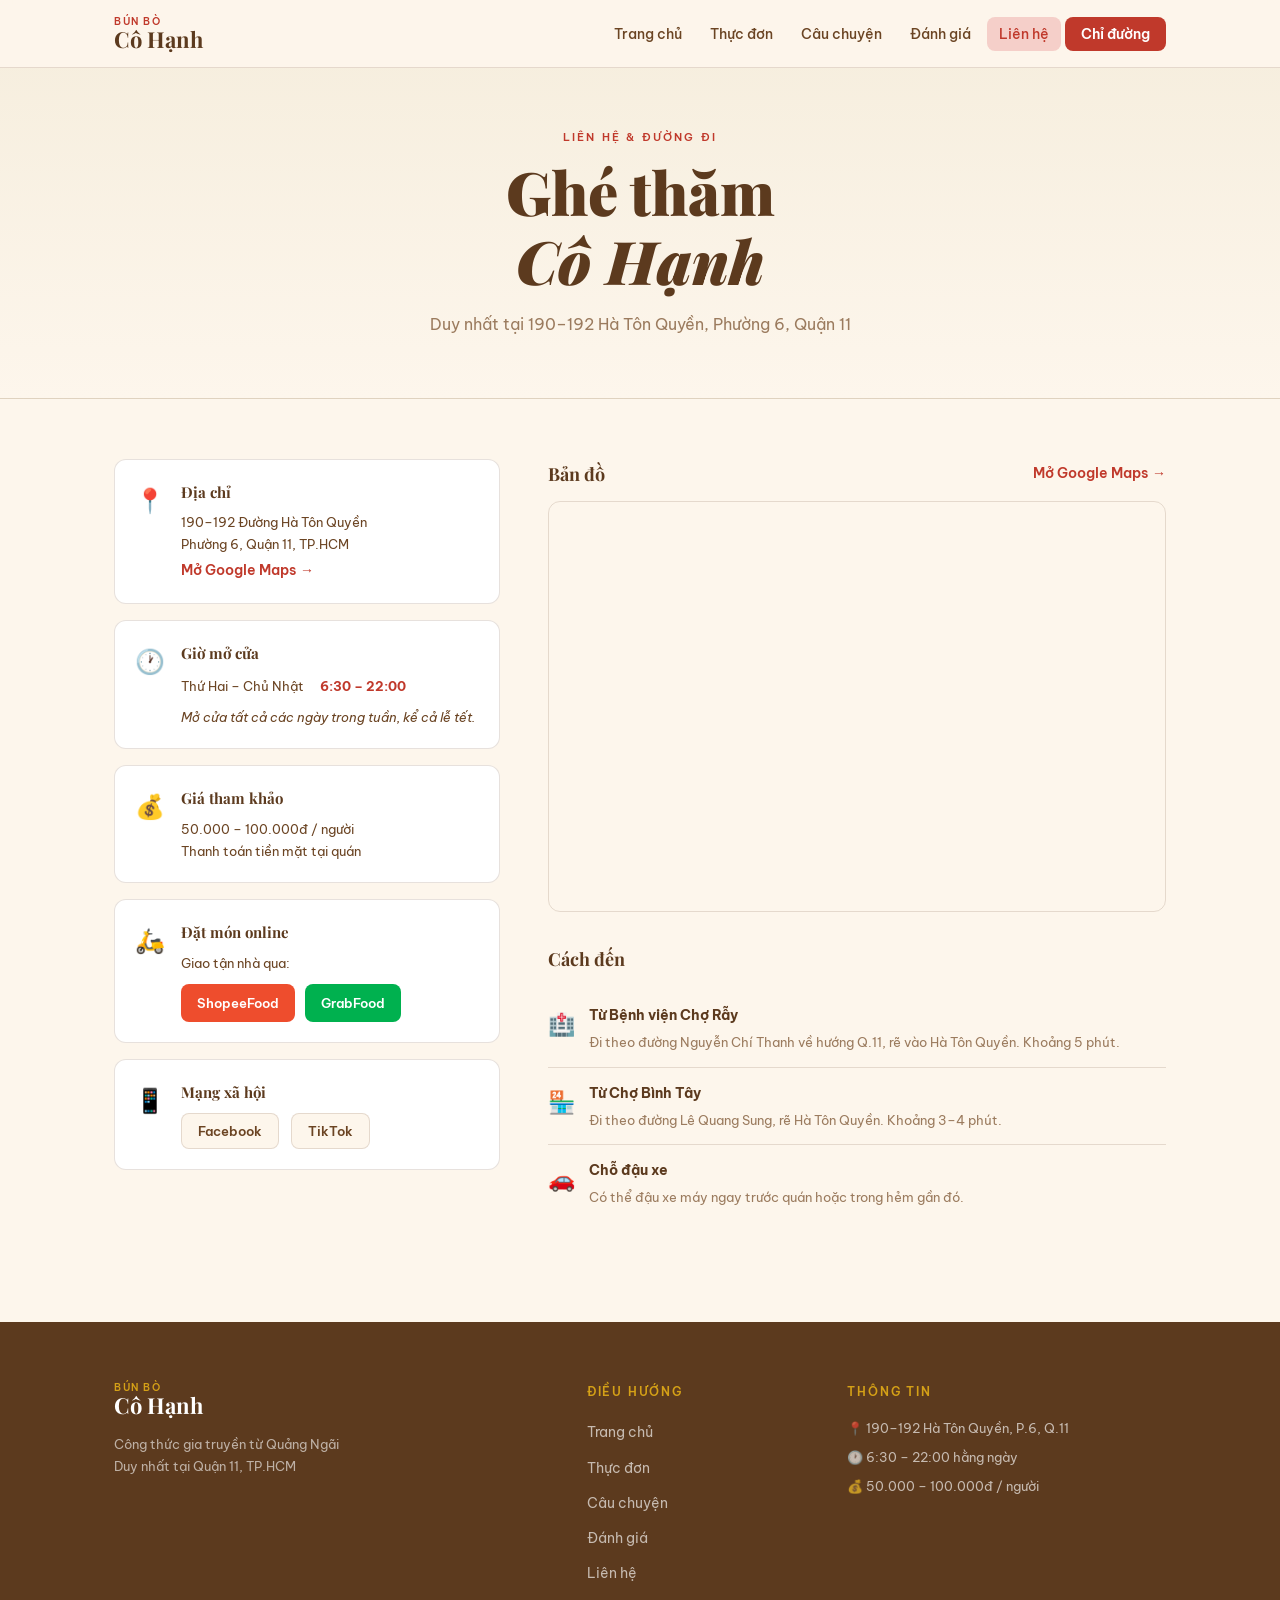
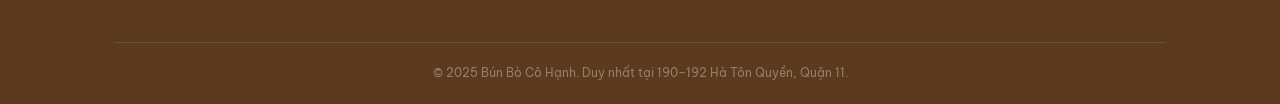
==== contact.html @ a2973395 "🍜 Initial launch: Bún Bò Cô Hạnh website - 5 pages: Home, Menu, Story, Reviews, Contact - Mobile-fir" ====
<!DOCTYPE html>
<html lang="vi">
<head>
  <meta charset="UTF-8">
  <meta name="viewport" content="width=device-width, initial-scale=1.0">
  <title>Liên Hệ & Đường Đi – Bún Bò Cô Hạnh</title>
  <link rel="stylesheet" href="style.css">
  <link rel="preconnect" href="https://fonts.googleapis.com">
  <link href="https://fonts.googleapis.com/css2?family=Playfair+Display:ital,wght@0,700;0,900;1,700&family=Be+Vietnam+Pro:wght@300;400;500;600&display=swap" rel="stylesheet">
</head>
<body>

  <nav class="nav" id="nav">
    <div class="nav-inner">
      <a href="index.html" class="logo">
        <span class="logo-vn">BÚN BÒ</span>
        <span class="logo-name">Cô Hạnh</span>
      </a>
      <button class="hamburger" id="hamburger" aria-label="Menu">
        <span></span><span></span><span></span>
      </button>
      <ul class="nav-links" id="nav-links">
        <li><a href="index.html">Trang chủ</a></li>
        <li><a href="menu.html">Thực đơn</a></li>
        <li><a href="story.html">Câu chuyện</a></li>
        <li><a href="reviews.html">Đánh giá</a></li>
        <li><a href="contact.html" class="active">Liên hệ</a></li>
        <li><a href="contact.html" class="nav-cta">Chỉ đường</a></li>
      </ul>
    </div>
  </nav>

  <section class="page-hero">
    <div class="container">
      <div class="section-eyebrow">Liên hệ & Đường đi</div>
      <h1 class="page-hero-title">Ghé thăm<br><em>Cô Hạnh</em></h1>
      <p class="page-hero-sub">Duy nhất tại 190–192 Hà Tôn Quyền, Phường 6, Quận 11</p>
    </div>
  </section>

  <section class="contact-page">
    <div class="container">
      <div class="contact-grid">

        <!-- Info cards -->
        <div class="contact-info">

          <div class="contact-card">
            <div class="cc-icon">📍</div>
            <div>
              <h3>Địa chỉ</h3>
              <p>190–192 Đường Hà Tôn Quyền<br>Phường 6, Quận 11, TP.HCM</p>
              <a href="https://maps.google.com/?q=190+Ha+Ton+Quyen+Quan+11+Ho+Chi+Minh" target="_blank" class="link-arrow">Mở Google Maps <span>→</span></a>
            </div>
          </div>

          <div class="contact-card">
            <div class="cc-icon">🕐</div>
            <div>
              <h3>Giờ mở cửa</h3>
              <table class="hours-table">
                <tr><td>Thứ Hai – Chủ Nhật</td><td><strong>6:30 – 22:00</strong></td></tr>
              </table>
              <p class="hours-note">Mở cửa tất cả các ngày trong tuần, kể cả lễ tết.</p>
            </div>
          </div>

          <div class="contact-card">
            <div class="cc-icon">💰</div>
            <div>
              <h3>Giá tham khảo</h3>
              <p>50.000 – 100.000đ / người<br>Thanh toán tiền mặt tại quán</p>
            </div>
          </div>

          <div class="contact-card">
            <div class="cc-icon">🛵</div>
            <div>
              <h3>Đặt món online</h3>
              <p>Giao tận nhà qua:</p>
              <div style="display:flex;gap:10px;margin-top:10px;flex-wrap:wrap">
                <a href="https://shopeefood.vn" target="_blank" class="btn-delivery-sm shopeefood">ShopeeFood</a>
                <a href="https://food.grab.com" target="_blank" class="btn-delivery-sm grabfood">GrabFood</a>
              </div>
            </div>
          </div>

          <div class="contact-card">
            <div class="cc-icon">📱</div>
            <div>
              <h3>Mạng xã hội</h3>
              <div style="display:flex;gap:12px;margin-top:8px">
                <a href="https://www.facebook.com/bunbocohanhngonbore" target="_blank" class="social-btn">Facebook</a>
                <a href="https://www.tiktok.com" target="_blank" class="social-btn">TikTok</a>
              </div>
            </div>
          </div>

        </div>

        <!-- Map -->
        <div class="contact-map-wrap">
          <div class="map-header">
            <h3>Bản đồ</h3>
            <a href="https://maps.google.com/?q=190+Ha+Ton+Quyen+Phuong+6+Quan+11+Ho+Chi+Minh" target="_blank" class="link-arrow">Mở Google Maps <span>→</span></a>
          </div>
          <div class="map-embed">
            <iframe
              src="https://www.google.com/maps/embed?pb=!1m18!1m12!1m3!1d3919.6!2d106.6534!3d10.7553!2m3!1f0!2f0!3f0!3m2!1i1024!2i768!4f13.1!3m3!1m2!1s0x31752f1b5dc4b5b5%3A0x0!2s190+H%C3%A0+T%C3%B4n+Quy%E1%BB%81n%2C+Ph%C6%B0%E1%BB%9Dng+6%2C+Qu%E1%BA%ADn+11%2C+Th%C3%A0nh+ph%E1%BB%91+H%E1%BB%93+Ch%C3%AD+Minh!5e0!3m2!1svi!2svn!4v1"
              width="100%" height="400" style="border:0;border-radius:12px" allowfullscreen="" loading="lazy">
            </iframe>
          </div>

          <!-- Directions -->
          <div class="directions">
            <h3>Cách đến</h3>
            <div class="direction-item">
              <div class="dir-icon">🏥</div>
              <div>
                <strong>Từ Bệnh viện Chợ Rẫy</strong>
                <p>Đi theo đường Nguyễn Chí Thanh về hướng Q.11, rẽ vào Hà Tôn Quyền. Khoảng 5 phút.</p>
              </div>
            </div>
            <div class="direction-item">
              <div class="dir-icon">🏪</div>
              <div>
                <strong>Từ Chợ Bình Tây</strong>
                <p>Đi theo đường Lê Quang Sung, rẽ Hà Tôn Quyền. Khoảng 3–4 phút.</p>
              </div>
            </div>
            <div class="direction-item">
              <div class="dir-icon">🚗</div>
              <div>
                <strong>Chỗ đậu xe</strong>
                <p>Có thể đậu xe máy ngay trước quán hoặc trong hẻm gần đó.</p>
              </div>
            </div>
          </div>
        </div>

      </div>
    </div>
  </section>

  <footer class="footer">
    <div class="container">
      <div class="footer-grid">
        <div class="footer-brand">
          <div class="logo"><span class="logo-vn">BÚN BÒ</span><span class="logo-name">Cô Hạnh</span></div>
          <p>Công thức gia truyền từ Quảng Ngãi<br>Duy nhất tại Quận 11, TP.HCM</p>
        </div>
        <div class="footer-links">
          <h4>Điều hướng</h4>
          <ul>
            <li><a href="index.html">Trang chủ</a></li>
            <li><a href="menu.html">Thực đơn</a></li>
            <li><a href="story.html">Câu chuyện</a></li>
            <li><a href="reviews.html">Đánh giá</a></li>
            <li><a href="contact.html">Liên hệ</a></li>
          </ul>
        </div>
        <div class="footer-contact">
          <h4>Thông tin</h4>
          <p>📍 190–192 Hà Tôn Quyền, P.6, Q.11</p>
          <p>🕐 6:30 – 22:00 hằng ngày</p>
          <p>💰 50.000 – 100.000đ / người</p>
        </div>
      </div>
      <div class="footer-bottom">
        <p>© 2025 Bún Bò Cô Hạnh. Duy nhất tại 190–192 Hà Tôn Quyền, Quận 11.</p>
      </div>
    </div>
  </footer>

  <script src="main.js"></script>
</body>
</html>
---- style.css ----
/* ===================================
   BÚN BÒ CÔ HẠNH — Main Stylesheet
   Warm, editorial, Vietnamese food
=================================== */

:root {
  --red:       #C0392B;
  --red-dark:  #96281B;
  --red-light: #F5CFC9;
  --gold:      #D4A017;
  --gold-light:#FFF3CD;
  --cream:     #FDF6EC;
  --cream-dark:#F5EDDC;
  --brown:     #5C3A1E;
  --brown-mid: #8B5E3C;
  --text:      #2C1810;
  --text-mid:  #6B4423;
  --text-muted:#9B7B5E;
  --white:     #FFFFFF;
  --border:    rgba(92,58,30,0.15);
  --radius:    12px;
  --radius-lg: 20px;
  --shadow:    0 4px 24px rgba(44,24,16,0.1);
  --shadow-sm: 0 2px 8px rgba(44,24,16,0.08);
  --font-display: 'Playfair Display', Georgia, serif;
  --font-body:    'Be Vietnam Pro', sans-serif;
  --nav-h: 68px;
}

*, *::before, *::after { box-sizing: border-box; margin: 0; padding: 0; }

html { scroll-behavior: smooth; }

body {
  font-family: var(--font-body);
  font-size: 16px;
  line-height: 1.7;
  color: var(--text);
  background: var(--cream);
  -webkit-font-smoothing: antialiased;
}

img { max-width: 100%; display: block; }
a { color: inherit; text-decoration: none; }

.container {
  max-width: 1100px;
  margin: 0 auto;
  padding: 0 24px;
}

/* ===== NAVIGATION ===== */
.nav {
  position: fixed;
  top: 0; left: 0; right: 0;
  z-index: 100;
  height: var(--nav-h);
  background: rgba(253,246,236,0.92);
  backdrop-filter: blur(12px);
  border-bottom: 1px solid var(--border);
  transition: box-shadow 0.3s;
}
.nav.scrolled { box-shadow: var(--shadow); }

.nav-inner {
  max-width: 1100px;
  margin: 0 auto;
  padding: 0 24px;
  height: 100%;
  display: flex;
  align-items: center;
  justify-content: space-between;
  gap: 24px;
}

.logo {
  display: flex;
  flex-direction: column;
  line-height: 1.1;
  cursor: pointer;
}
.logo-vn {
  font-family: var(--font-body);
  font-size: 10px;
  font-weight: 600;
  letter-spacing: .15em;
  color: var(--red);
  text-transform: uppercase;
}
.logo-name {
  font-family: var(--font-display);
  font-size: 22px;
  font-weight: 700;
  color: var(--brown);
}

.nav-links {
  display: flex;
  list-style: none;
  gap: 4px;
  align-items: center;
}
.nav-links a {
  font-size: 14px;
  font-weight: 500;
  color: var(--text-mid);
  padding: 8px 12px;
  border-radius: 8px;
  transition: color 0.2s, background 0.2s;
}
.nav-links a:hover, .nav-links a.active {
  color: var(--red);
  background: var(--red-light);
}
.nav-links .nav-cta {
  background: var(--red);
  color: var(--white) !important;
  padding: 8px 16px;
  border-radius: 8px;
  font-weight: 600;
}
.nav-links .nav-cta:hover {
  background: var(--red-dark);
}

.hamburger {
  display: none;
  flex-direction: column;
  gap: 5px;
  background: none;
  border: none;
  cursor: pointer;
  padding: 8px;
}
.hamburger span {
  display: block;
  width: 24px;
  height: 2px;
  background: var(--brown);
  border-radius: 2px;
  transition: all 0.3s;
}

/* ===== HERO ===== */
.hero {
  position: relative;
  min-height: 100vh;
  display: flex;
  align-items: center;
  justify-content: center;
  text-align: center;
  padding: var(--nav-h) 24px 60px;
  overflow: hidden;
}

.hero-bg {
  position: absolute;
  inset: 0;
  background:
    radial-gradient(ellipse 80% 60% at 50% 60%, rgba(192,57,43,0.08) 0%, transparent 70%),
    linear-gradient(180deg, var(--cream) 0%, var(--cream-dark) 100%);
}

.hero-pattern {
  position: absolute;
  inset: 0;
  opacity: 0.04;
  background-image:
    repeating-linear-gradient(45deg, var(--brown) 0, var(--brown) 1px, transparent 0, transparent 50%);
  background-size: 20px 20px;
}

.hero-content {
  position: relative;
  z-index: 2;
  max-width: 700px;
}

.hero-badge {
  display: inline-block;
  font-size: 12px;
  font-weight: 600;
  letter-spacing: .15em;
  color: var(--gold);
  border: 1px solid var(--gold);
  padding: 6px 20px;
  border-radius: 40px;
  margin-bottom: 28px;
  background: var(--gold-light);
  animation: fadeInDown 0.6s ease both;
}

.hero-title {
  margin-bottom: 20px;
  animation: fadeInUp 0.7s ease 0.1s both;
}
.hero-title-top {
  display: block;
  font-family: var(--font-body);
  font-size: clamp(13px, 2vw, 16px);
  font-weight: 600;
  letter-spacing: .25em;
  color: var(--red);
  text-transform: uppercase;
  margin-bottom: 4px;
}
.hero-title-main {
  display: block;
  font-family: var(--font-display);
  font-size: clamp(60px, 12vw, 110px);
  font-weight: 900;
  color: var(--brown);
  line-height: 0.9;
  letter-spacing: -1px;
}

.hero-sub {
  font-size: clamp(15px, 2vw, 18px);
  color: var(--text-mid);
  margin-bottom: 36px;
  line-height: 1.8;
  animation: fadeInUp 0.7s ease 0.2s both;
}

.hero-actions {
  display: flex;
  gap: 14px;
  justify-content: center;
  flex-wrap: wrap;
  margin-bottom: 48px;
  animation: fadeInUp 0.7s ease 0.3s both;
}

.hero-info-bar {
  display: flex;
  align-items: center;
  justify-content: center;
  gap: 20px;
  flex-wrap: wrap;
  background: var(--white);
  border: 1px solid var(--border);
  border-radius: var(--radius-lg);
  padding: 16px 28px;
  box-shadow: var(--shadow-sm);
  animation: fadeInUp 0.7s ease 0.4s both;
}
.hero-info-item {
  display: flex;
  align-items: center;
  gap: 7px;
  font-size: 13px;
  font-weight: 500;
  color: var(--text-mid);
}
.hero-info-item svg { width: 15px; height: 15px; color: var(--red); flex-shrink: 0; }
.hero-info-divider { width: 1px; height: 20px; background: var(--border); }

.hero-scroll-hint {
  position: absolute;
  bottom: 30px;
  left: 50%;
  transform: translateX(-50%);
  display: flex;
  flex-direction: column;
  align-items: center;
  gap: 4px;
  font-size: 11px;
  letter-spacing: .12em;
  color: var(--text-muted);
  animation: bounce 2s infinite;
}
.hero-scroll-hint svg { width: 16px; height: 16px; }

/* ===== BUTTONS ===== */
.btn-primary {
  display: inline-block;
  background: var(--red);
  color: var(--white);
  font-family: var(--font-body);
  font-size: 15px;
  font-weight: 600;
  padding: 14px 32px;
  border-radius: 10px;
  transition: background 0.2s, transform 0.15s, box-shadow 0.2s;
  border: none;
  cursor: pointer;
  box-shadow: 0 4px 16px rgba(192,57,43,0.25);
}
.btn-primary:hover {
  background: var(--red-dark);
  transform: translateY(-1px);
  box-shadow: 0 6px 20px rgba(192,57,43,0.35);
}

.btn-secondary {
  display: inline-block;
  background: transparent;
  color: var(--brown);
  font-family: var(--font-body);
  font-size: 15px;
  font-weight: 600;
  padding: 13px 32px;
  border-radius: 10px;
  border: 1.5px solid var(--brown-mid);
  transition: all 0.2s;
  cursor: pointer;
}
.btn-secondary:hover {
  background: var(--cream-dark);
  border-color: var(--brown);
}

.link-arrow {
  display: inline-flex;
  align-items: center;
  gap: 4px;
  font-weight: 600;
  font-size: 14px;
  color: var(--red);
  transition: gap 0.2s;
}
.link-arrow:hover { gap: 8px; }

/* ===== SECTION LABELS ===== */
.section-eyebrow {
  font-size: 11px;
  font-weight: 600;
  letter-spacing: .2em;
  text-transform: uppercase;
  color: var(--red);
  margin-bottom: 10px;
}
.section-title {
  font-family: var(--font-display);
  font-size: clamp(28px, 4vw, 42px);
  font-weight: 700;
  color: var(--brown);
  line-height: 1.2;
}
.section-title em {
  font-style: italic;
  color: var(--red);
}
.section-header-centered {
  text-align: center;
  margin-bottom: 48px;
}

/* ===== ABOUT STRIP ===== */
.about-strip {
  padding: 100px 0;
  background: var(--white);
}
.about-grid {
  display: grid;
  grid-template-columns: 1fr 1fr;
  gap: 80px;
  align-items: center;
}
.about-text p {
  color: var(--text-mid);
  margin: 16px 0;
  font-size: 15px;
}
.about-text .link-arrow { margin-top: 8px; }

.about-stats {
  display: grid;
  grid-template-columns: 1fr 1fr;
  gap: 16px;
}
.stat-card {
  background: var(--cream);
  border: 1px solid var(--border);
  border-radius: var(--radius);
  padding: 24px;
  text-align: center;
  transition: transform 0.2s, box-shadow 0.2s;
}
.stat-card:hover { transform: translateY(-2px); box-shadow: var(--shadow-sm); }
.stat-num {
  font-family: var(--font-display);
  font-size: 32px;
  font-weight: 900;
  color: var(--red);
  line-height: 1;
  margin-bottom: 6px;
}
.stat-label {
  font-size: 12px;
  font-weight: 500;
  color: var(--text-muted);
  letter-spacing: .05em;
}

/* ===== MENU PREVIEW ===== */
.menu-preview {
  padding: 100px 0;
  background: var(--cream);
}
.menu-cards {
  display: grid;
  grid-template-columns: repeat(3, 1fr);
  gap: 20px;
}
.menu-card {
  background: var(--white);
  border: 1px solid var(--border);
  border-radius: var(--radius-lg);
  padding: 28px 24px;
  position: relative;
  transition: transform 0.2s, box-shadow 0.2s;
}
.menu-card:hover { transform: translateY(-3px); box-shadow: var(--shadow); }
.menu-card.featured {
  border-color: var(--red);
  background: linear-gradient(135deg, #FFF5F3 0%, var(--white) 100%);
}
.menu-card-badge {
  position: absolute;
  top: -12px;
  left: 20px;
  background: var(--red);
  color: var(--white);
  font-size: 11px;
  font-weight: 700;
  padding: 4px 12px;
  border-radius: 20px;
  letter-spacing: .05em;
}
.menu-card-emoji { font-size: 36px; margin-bottom: 14px; }
.menu-card h3 {
  font-family: var(--font-display);
  font-size: 18px;
  font-weight: 700;
  color: var(--brown);
  margin-bottom: 8px;
}
.menu-card p { font-size: 13px; color: var(--text-muted); line-height: 1.6; margin-bottom: 16px; }
.menu-card-price {
  font-family: var(--font-display);
  font-size: 22px;
  font-weight: 700;
  color: var(--red);
}
.menu-card-cta {
  display: flex;
  flex-direction: column;
  align-items: center;
  justify-content: center;
  text-align: center;
  background: var(--cream);
  border-style: dashed;
}

/* ===== WHY US ===== */
.why-us {
  padding: 100px 0;
  background: var(--brown);
}
.why-us .section-eyebrow { color: var(--gold); }
.why-us .section-title { color: var(--white); }
.why-grid {
  display: grid;
  grid-template-columns: repeat(4, 1fr);
  gap: 32px;
  margin-top: 48px;
}
.why-item {
  text-align: center;
  padding: 32px 20px;
  border-radius: var(--radius-lg);
  background: rgba(255,255,255,0.06);
  border: 1px solid rgba(255,255,255,0.1);
  transition: background 0.2s;
}
.why-item:hover { background: rgba(255,255,255,0.1); }
.why-icon { font-size: 40px; margin-bottom: 16px; }
.why-item h3 {
  font-family: var(--font-display);
  font-size: 16px;
  font-weight: 700;
  color: var(--white);
  margin-bottom: 10px;
}
.why-item p { font-size: 13px; color: rgba(255,255,255,0.65); line-height: 1.7; }

/* ===== CTA BANNER ===== */
.cta-banner {
  padding: 60px 0;
  background: var(--cream-dark);
  border-top: 1px solid var(--border);
  border-bottom: 1px solid var(--border);
}
.cta-inner {
  display: flex;
  align-items: center;
  justify-content: space-between;
  gap: 32px;
  flex-wrap: wrap;
}
.cta-inner h2 {
  font-family: var(--font-display);
  font-size: 28px;
  font-weight: 700;
  color: var(--brown);
  margin-bottom: 6px;
}
.cta-inner p { color: var(--text-muted); font-size: 15px; }
.cta-buttons { display: flex; gap: 12px; flex-wrap: wrap; }

.btn-delivery {
  display: inline-block;
  padding: 12px 24px;
  border-radius: 10px;
  font-weight: 600;
  font-size: 14px;
  transition: transform 0.15s, box-shadow 0.2s;
}
.btn-delivery:hover { transform: translateY(-2px); box-shadow: var(--shadow); }
.btn-delivery.shopeefood { background: #EE4D2D; color: var(--white); }
.btn-delivery.grabfood  { background: #00B14F; color: var(--white); }

.btn-delivery-sm {
  display: inline-block;
  padding: 8px 16px;
  border-radius: 8px;
  font-weight: 600;
  font-size: 13px;
}
.btn-delivery-sm.shopeefood { background: #EE4D2D; color: var(--white); }
.btn-delivery-sm.grabfood  { background: #00B14F; color: var(--white); }

/* ===== FOOTER ===== */
.footer {
  background: var(--brown);
  color: rgba(255,255,255,0.8);
  padding: 60px 0 0;
}
.footer-grid {
  display: grid;
  grid-template-columns: 2fr 1fr 1.5fr;
  gap: 48px;
  padding-bottom: 48px;
  border-bottom: 1px solid rgba(255,255,255,0.1);
}
.footer-brand .logo { margin-bottom: 16px; }
.footer-brand .logo-vn { color: var(--gold); }
.footer-brand .logo-name { color: var(--white); }
.footer-brand p { font-size: 13px; line-height: 1.7; color: rgba(255,255,255,0.6); margin-bottom: 20px; }

.social-links { display: flex; gap: 12px; }
.social-links a {
  width: 36px; height: 36px;
  border-radius: 8px;
  background: rgba(255,255,255,0.1);
  display: flex; align-items: center; justify-content: center;
  color: var(--white);
  transition: background 0.2s;
}
.social-links a:hover { background: rgba(255,255,255,0.2); }
.social-links svg { width: 16px; height: 16px; }

.footer-links h4, .footer-contact h4 {
  font-size: 12px;
  font-weight: 600;
  letter-spacing: .15em;
  text-transform: uppercase;
  color: var(--gold);
  margin-bottom: 16px;
}
.footer-links ul { list-style: none; }
.footer-links li { margin-bottom: 8px; }
.footer-links a {
  font-size: 14px;
  color: rgba(255,255,255,0.65);
  transition: color 0.2s;
}
.footer-links a:hover { color: var(--white); }
.footer-contact p {
  font-size: 13px;
  color: rgba(255,255,255,0.65);
  margin-bottom: 8px;
  line-height: 1.6;
}
.footer-bottom {
  padding: 20px 0;
  text-align: center;
  font-size: 12px;
  color: rgba(255,255,255,0.35);
}

/* ===== PAGE HERO ===== */
.page-hero {
  padding: calc(var(--nav-h) + 60px) 24px 60px;
  background: linear-gradient(180deg, var(--cream-dark) 0%, var(--cream) 100%);
  text-align: center;
  border-bottom: 1px solid var(--border);
}
.page-hero-title {
  font-family: var(--font-display);
  font-size: clamp(36px, 6vw, 60px);
  font-weight: 900;
  color: var(--brown);
  line-height: 1.15;
  margin-bottom: 16px;
}
.page-hero-sub {
  font-size: 16px;
  color: var(--text-muted);
  max-width: 500px;
  margin: 0 auto;
}

/* ===== MENU PAGE ===== */
.menu-page { padding: 60px 0 100px; }

.menu-tabs {
  display: flex;
  gap: 8px;
  margin-bottom: 48px;
  flex-wrap: wrap;
}
.tab-btn {
  background: var(--white);
  border: 1.5px solid var(--border);
  color: var(--text-mid);
  font-family: var(--font-body);
  font-size: 14px;
  font-weight: 500;
  padding: 9px 20px;
  border-radius: 8px;
  cursor: pointer;
  transition: all 0.2s;
}
.tab-btn:hover { border-color: var(--red); color: var(--red); }
.tab-btn.active { background: var(--red); color: var(--white); border-color: var(--red); }

.menu-section { margin-bottom: 60px; }
.menu-section-title {
  font-family: var(--font-display);
  font-size: 24px;
  font-weight: 700;
  color: var(--brown);
  margin-bottom: 24px;
  padding-bottom: 12px;
  border-bottom: 1px solid var(--border);
}

.menu-full-grid {
  display: flex;
  flex-direction: column;
  gap: 12px;
}
.menu-full-card {
  background: var(--white);
  border: 1px solid var(--border);
  border-radius: var(--radius);
  padding: 20px 24px;
  display: flex;
  align-items: center;
  gap: 20px;
  position: relative;
  transition: box-shadow 0.2s;
}
.menu-full-card:hover { box-shadow: var(--shadow-sm); }
.menu-full-card.featured-card {
  border-color: var(--red);
  background: #FFF5F3;
}
.mfc-badge {
  position: absolute;
  top: -10px; right: 20px;
  background: var(--red);
  color: var(--white);
  font-size: 11px;
  font-weight: 700;
  padding: 3px 12px;
  border-radius: 20px;
}
.mfc-emoji { font-size: 32px; flex-shrink: 0; }
.mfc-info { flex: 1; }
.mfc-info h3 {
  font-family: var(--font-display);
  font-size: 18px;
  font-weight: 700;
  color: var(--brown);
  margin-bottom: 4px;
}
.mfc-info p { font-size: 13px; color: var(--text-muted); }
.mfc-tags { display: flex; gap: 6px; margin-top: 8px; flex-wrap: wrap; }
.mfc-tag {
  font-size: 11px;
  font-weight: 600;
  background: var(--red-light);
  color: var(--red-dark);
  padding: 2px 10px;
  border-radius: 20px;
}
.mfc-price {
  font-family: var(--font-display);
  font-size: 22px;
  font-weight: 700;
  color: var(--red);
  flex-shrink: 0;
  white-space: nowrap;
}

.addon-grid {
  display: flex;
  flex-direction: column;
  gap: 0;
  background: var(--white);
  border: 1px solid var(--border);
  border-radius: var(--radius);
  overflow: hidden;
}
.addon-item {
  display: flex;
  justify-content: space-between;
  align-items: center;
  padding: 14px 20px;
  font-size: 14px;
  border-bottom: 1px solid var(--border);
}
.addon-item:last-child { border-bottom: none; }
.addon-item span:first-child { color: var(--text); }
.addon-item span:last-child { color: var(--red); font-weight: 600; }
.addon-note { font-size: 12px; color: var(--text-muted); margin-top: 10px; font-style: italic; }

/* ===== STORY PAGE ===== */
.story-page { padding: 60px 0 100px; }
.story-container { max-width: 760px; }
.story-block {
  display: grid;
  grid-template-columns: 80px 1fr;
  gap: 32px;
  margin-bottom: 48px;
  align-items: start;
}
.story-year {
  font-family: var(--font-display);
  font-size: 14px;
  font-weight: 700;
  color: var(--red);
  text-align: right;
  padding-top: 6px;
  line-height: 1.3;
}
.story-content h2 {
  font-family: var(--font-display);
  font-size: 26px;
  font-weight: 700;
  color: var(--brown);
  margin-bottom: 14px;
}
.story-content p {
  font-size: 15px;
  color: var(--text-mid);
  line-height: 1.85;
  margin-bottom: 12px;
}
.story-content em { font-style: italic; color: var(--red-dark); }
.story-divider {
  text-align: center;
  font-size: 20px;
  color: var(--gold);
  margin: 32px 0;
  padding-left: 112px;
}
.story-cta {
  display: flex;
  gap: 14px;
  margin-top: 48px;
  padding-top: 48px;
  border-top: 1px solid var(--border);
  padding-left: 112px;
}

/* ===== REVIEWS PAGE ===== */
.reviews-page { padding: 60px 0 100px; }

.score-summary {
  display: grid;
  grid-template-columns: auto 1fr auto;
  gap: 48px;
  align-items: center;
  background: var(--white);
  border: 1px solid var(--border);
  border-radius: var(--radius-lg);
  padding: 40px;
  margin-bottom: 48px;
}
.score-big { text-align: center; }
.score-num {
  font-family: var(--font-display);
  font-size: 56px;
  font-weight: 900;
  color: var(--red);
  line-height: 1;
}
.score-stars { font-size: 20px; color: var(--gold); margin: 6px 0; }
.score-src { font-size: 12px; color: var(--text-muted); }

.score-bars { flex: 1; }
.score-bar-row {
  display: flex;
  align-items: center;
  gap: 10px;
  margin-bottom: 8px;
  font-size: 13px;
  color: var(--text-muted);
}
.bar-track {
  flex: 1;
  height: 6px;
  background: var(--cream-dark);
  border-radius: 3px;
  overflow: hidden;
}
.bar-fill { height: 100%; background: var(--gold); border-radius: 3px; }

.score-platforms { display: flex; flex-direction: column; gap: 12px; }
.platform-badge {
  display: flex;
  align-items: center;
  gap: 10px;
  background: var(--cream);
  border: 1px solid var(--border);
  border-radius: 10px;
  padding: 10px 16px;
  font-size: 13px;
  color: var(--text-mid);
}
.pb-icon { font-size: 18px; }
.platform-badge strong { color: var(--red); margin-left: auto; }

.reviews-grid {
  display: grid;
  grid-template-columns: repeat(3, 1fr);
  gap: 20px;
  margin-bottom: 60px;
}
.review-card {
  background: var(--white);
  border: 1px solid var(--border);
  border-radius: var(--radius-lg);
  padding: 24px;
  transition: box-shadow 0.2s;
}
.review-card:hover { box-shadow: var(--shadow); }
.review-header {
  display: flex;
  align-items: center;
  gap: 12px;
  margin-bottom: 14px;
}
.review-avatar {
  width: 40px; height: 40px;
  border-radius: 50%;
  background: var(--red);
  color: var(--white);
  display: flex; align-items: center; justify-content: center;
  font-size: 13px;
  font-weight: 700;
  flex-shrink: 0;
}
.review-name { font-weight: 600; font-size: 14px; color: var(--text); }
.review-stars { font-size: 12px; color: var(--gold); }
.review-platform {
  margin-left: auto;
  font-size: 11px;
  font-weight: 600;
  color: var(--text-muted);
  background: var(--cream-dark);
  padding: 2px 10px;
  border-radius: 20px;
}
.review-text { font-size: 13px; color: var(--text-mid); line-height: 1.7; margin-bottom: 12px; }
.review-date { font-size: 11px; color: var(--text-muted); }

.review-cta {
  text-align: center;
  background: var(--cream-dark);
  border: 1px solid var(--border);
  border-radius: var(--radius-lg);
  padding: 48px;
}
.review-cta h3 {
  font-family: var(--font-display);
  font-size: 24px;
  font-weight: 700;
  color: var(--brown);
  margin-bottom: 10px;
}
.review-cta p { color: var(--text-muted); margin-bottom: 24px; }

/* ===== CONTACT PAGE ===== */
.contact-page { padding: 60px 0 100px; }
.contact-grid {
  display: grid;
  grid-template-columns: 1fr 1.6fr;
  gap: 48px;
  align-items: start;
}
.contact-info { display: flex; flex-direction: column; gap: 16px; }
.contact-card {
  background: var(--white);
  border: 1px solid var(--border);
  border-radius: var(--radius);
  padding: 20px;
  display: flex;
  gap: 16px;
  align-items: flex-start;
}
.cc-icon { font-size: 24px; flex-shrink: 0; }
.contact-card h3 {
  font-family: var(--font-display);
  font-size: 15px;
  font-weight: 700;
  color: var(--brown);
  margin-bottom: 6px;
}
.contact-card p { font-size: 13px; color: var(--text-mid); line-height: 1.7; }

.hours-table { font-size: 13px; color: var(--text-mid); margin-bottom: 6px; border-collapse: collapse; }
.hours-table td { padding: 3px 16px 3px 0; }
.hours-table strong { color: var(--red); }
.hours-note { font-size: 12px; color: var(--text-muted); font-style: italic; }

.social-btn {
  display: inline-block;
  background: var(--cream);
  border: 1px solid var(--border);
  border-radius: 8px;
  padding: 6px 16px;
  font-size: 13px;
  font-weight: 600;
  color: var(--text-mid);
  transition: all 0.2s;
}
.social-btn:hover { background: var(--cream-dark); color: var(--brown); }

.contact-map-wrap {}
.map-header {
  display: flex;
  align-items: center;
  justify-content: space-between;
  margin-bottom: 12px;
}
.map-header h3 {
  font-family: var(--font-display);
  font-size: 18px;
  font-weight: 700;
  color: var(--brown);
}
.map-embed { margin-bottom: 32px; border-radius: 12px; overflow: hidden; border: 1px solid var(--border); }

.directions h3 {
  font-family: var(--font-display);
  font-size: 18px;
  font-weight: 700;
  color: var(--brown);
  margin-bottom: 16px;
}
.direction-item {
  display: flex;
  gap: 14px;
  padding: 14px 0;
  border-bottom: 1px solid var(--border);
  align-items: flex-start;
}
.direction-item:last-child { border-bottom: none; }
.dir-icon { font-size: 22px; flex-shrink: 0; margin-top: 2px; }
.direction-item strong { display: block; font-size: 14px; color: var(--brown); margin-bottom: 4px; }
.direction-item p { font-size: 13px; color: var(--text-muted); line-height: 1.6; }

/* ===== ANIMATIONS ===== */
@keyframes fadeInDown {
  from { opacity: 0; transform: translateY(-16px); }
  to   { opacity: 1; transform: translateY(0); }
}
@keyframes fadeInUp {
  from { opacity: 0; transform: translateY(20px); }
  to   { opacity: 1; transform: translateY(0); }
}
@keyframes bounce {
  0%, 100% { transform: translateX(-50%) translateY(0); }
  50%       { transform: translateX(-50%) translateY(6px); }
}

/* Scroll reveal */
.reveal {
  opacity: 0;
  transform: translateY(24px);
  transition: opacity 0.6s ease, transform 0.6s ease;
}
.reveal.visible {
  opacity: 1;
  transform: translateY(0);
}

/* ===== RESPONSIVE ===== */
@media (max-width: 900px) {
  .about-grid { grid-template-columns: 1fr; gap: 40px; }
  .menu-cards { grid-template-columns: repeat(2, 1fr); }
  .why-grid { grid-template-columns: repeat(2, 1fr); }
  .footer-grid { grid-template-columns: 1fr 1fr; }
  .footer-brand { grid-column: 1 / -1; }
  .reviews-grid { grid-template-columns: repeat(2, 1fr); }
  .score-summary { grid-template-columns: 1fr; text-align: center; }
  .score-platforms { flex-direction: row; flex-wrap: wrap; justify-content: center; }
  .contact-grid { grid-template-columns: 1fr; }
  .story-cta { padding-left: 112px; }
}

@media (max-width: 640px) {
  .hamburger { display: flex; }
  .nav-links {
    display: none;
    position: fixed;
    top: var(--nav-h);
    left: 0; right: 0;
    background: var(--cream);
    flex-direction: column;
    padding: 20px 24px 32px;
    border-bottom: 1px solid var(--border);
    box-shadow: var(--shadow);
    gap: 4px;
  }
  .nav-links.open { display: flex; }
  .nav-links a { padding: 12px 16px; border-radius: 8px; font-size: 15px; }
  .nav-links .nav-cta { text-align: center; margin-top: 8px; }

  .hero-title-main { font-size: 70px; }
  .hero-info-bar { flex-direction: column; gap: 10px; }
  .hero-info-divider { width: 40px; height: 1px; }

  .menu-cards { grid-template-columns: 1fr; }
  .why-grid { grid-template-columns: 1fr 1fr; }
  .footer-grid { grid-template-columns: 1fr; }
  .reviews-grid { grid-template-columns: 1fr; }
  .cta-inner { flex-direction: column; text-align: center; }
  .story-block { grid-template-columns: 60px 1fr; gap: 16px; }
  .story-cta { padding-left: 76px; flex-wrap: wrap; }
  .story-divider { padding-left: 76px; }
  .score-summary { padding: 24px; }
}
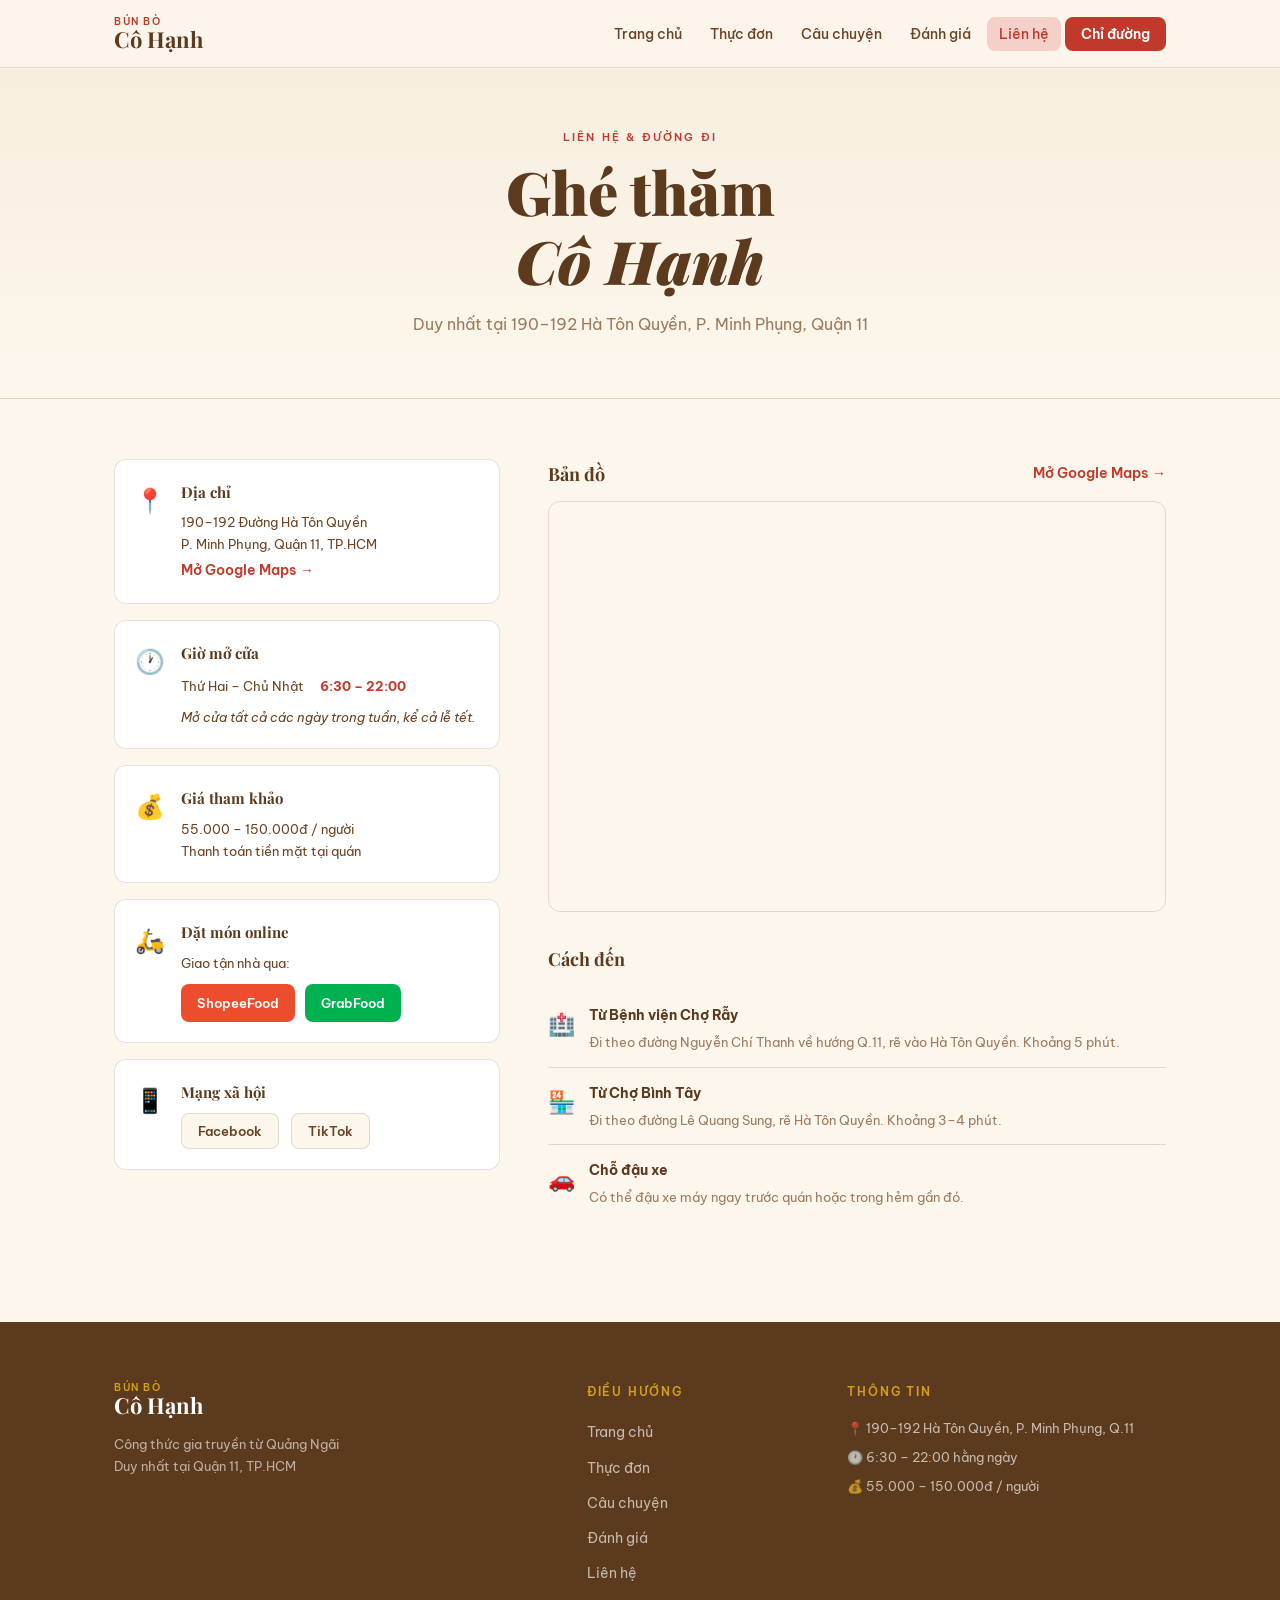
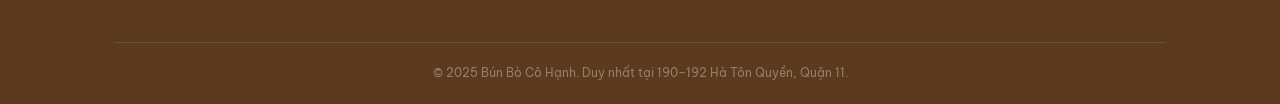
==== commit a0e9d24a: "✏️ Fix menu: real prices, dishes & address from actual menu photo - Corrected all prices from real m" ====
--- a/contact.html
+++ b/contact.html
@@ -34,7 +34,7 @@
     <div class="container">
       <div class="section-eyebrow">Liên hệ & Đường đi</div>
       <h1 class="page-hero-title">Ghé thăm<br><em>Cô Hạnh</em></h1>
-      <p class="page-hero-sub">Duy nhất tại 190–192 Hà Tôn Quyền, Phường 6, Quận 11</p>
+      <p class="page-hero-sub">Duy nhất tại 190–192 Hà Tôn Quyền, P. Minh Phụng, Quận 11</p>
     </div>
   </section>
 
@@ -49,7 +49,7 @@
             <div class="cc-icon">📍</div>
             <div>
               <h3>Địa chỉ</h3>
-              <p>190–192 Đường Hà Tôn Quyền<br>Phường 6, Quận 11, TP.HCM</p>
+              <p>190–192 Đường Hà Tôn Quyền<br>P. Minh Phụng, Quận 11, TP.HCM</p>
               <a href="https://maps.google.com/?q=190+Ha+Ton+Quyen+Quan+11+Ho+Chi+Minh" target="_blank" class="link-arrow">Mở Google Maps <span>→</span></a>
             </div>
           </div>
@@ -69,7 +69,7 @@
             <div class="cc-icon">💰</div>
             <div>
               <h3>Giá tham khảo</h3>
-              <p>50.000 – 100.000đ / người<br>Thanh toán tiền mặt tại quán</p>
+              <p>55.000 – 150.000đ / người<br>Thanh toán tiền mặt tại quán</p>
             </div>
           </div>
 
@@ -161,9 +161,9 @@
         </div>
         <div class="footer-contact">
           <h4>Thông tin</h4>
-          <p>📍 190–192 Hà Tôn Quyền, P.6, Q.11</p>
+          <p>📍 190–192 Hà Tôn Quyền, P. Minh Phụng, Q.11</p>
           <p>🕐 6:30 – 22:00 hằng ngày</p>
-          <p>💰 50.000 – 100.000đ / người</p>
+          <p>💰 55.000 – 150.000đ / người</p>
         </div>
       </div>
       <div class="footer-bottom">
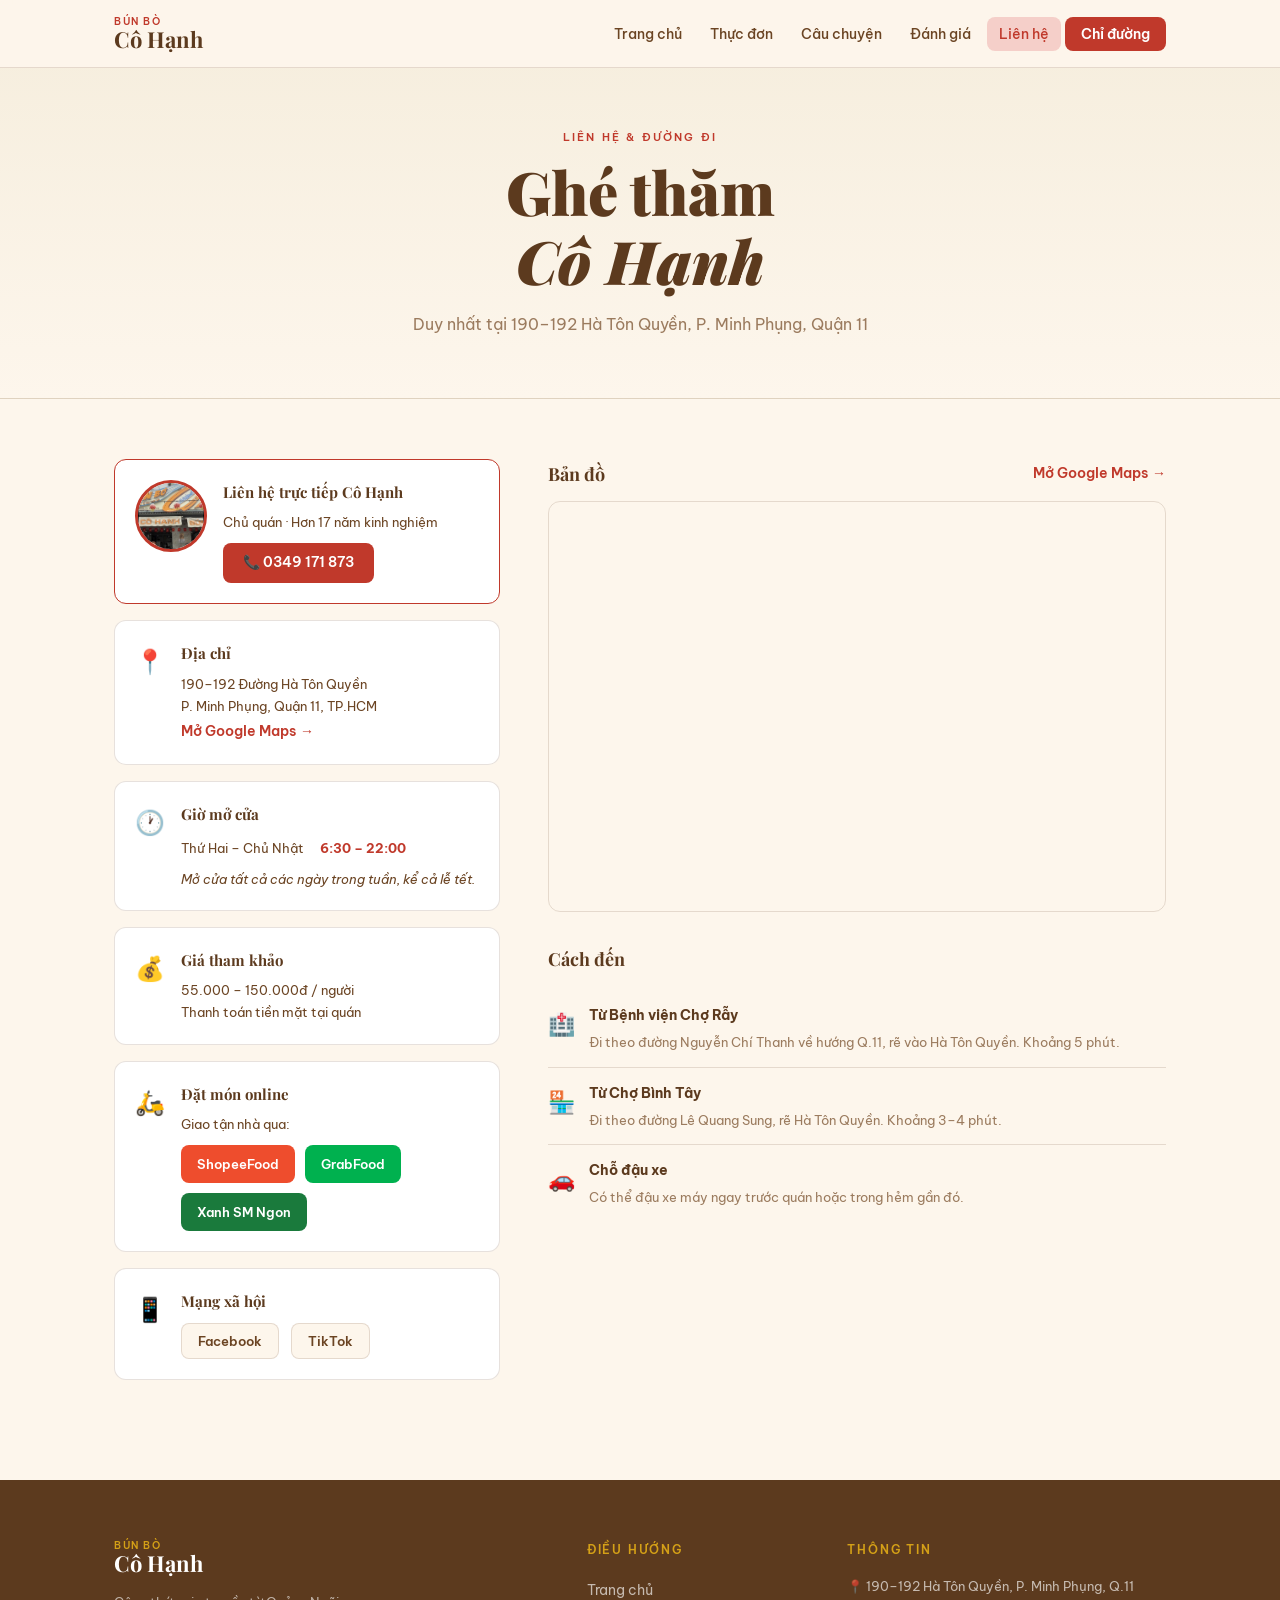
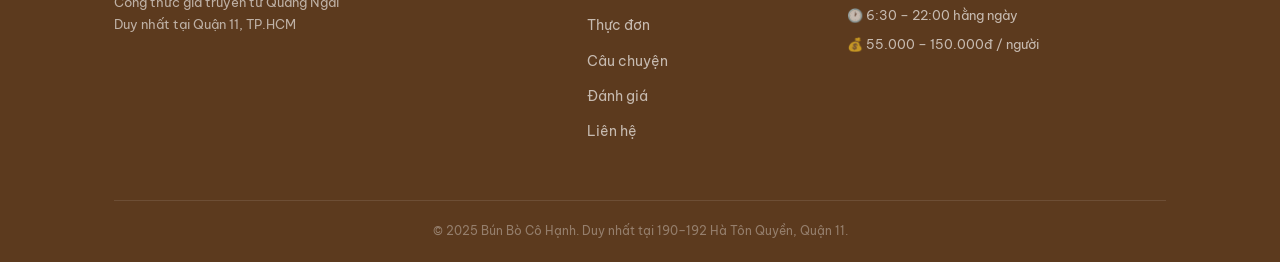
==== commit d87cdb0f: "✨ Add owner photo, phone, GreenSM, real social links & celebrity photo - Owner photo (Cô Hạnh) with " ====
--- a/contact.html
+++ b/contact.html
@@ -45,6 +45,15 @@
         <!-- Info cards -->
         <div class="contact-info">
 
+          <div class="contact-card owner-card">
+            <img src="images/cohanh-owner.png" alt="Cô Hạnh - chủ quán" class="owner-photo">
+            <div>
+              <h3>Liên hệ trực tiếp Cô Hạnh</h3>
+              <p>Chủ quán · Hơn 17 năm kinh nghiệm</p>
+              <a href="tel:0349171873" class="btn-phone">📞 0349 171 873</a>
+            </div>
+          </div>
+
           <div class="contact-card">
             <div class="cc-icon">📍</div>
             <div>
@@ -79,8 +88,9 @@
               <h3>Đặt món online</h3>
               <p>Giao tận nhà qua:</p>
               <div style="display:flex;gap:10px;margin-top:10px;flex-wrap:wrap">
-                <a href="https://shopeefood.vn" target="_blank" class="btn-delivery-sm shopeefood">ShopeeFood</a>
-                <a href="https://food.grab.com" target="_blank" class="btn-delivery-sm grabfood">GrabFood</a>
+                <a href="https://shopeefood.vn/u/etMS2CG" target="_blank" class="btn-delivery-sm shopeefood">ShopeeFood</a>
+                <a href="https://r.grab.com/g/6-20260529_210311_03A179013CF245B08ACE6A8EB59661BD_MEXMPS-5-C4EHALB1VN5WG6" target="_blank" class="btn-delivery-sm grabfood">GrabFood</a>
+                <a href="https://xanhsmngon.onelink.me/14WJ/dlx24sev" target="_blank" class="btn-delivery-sm greensm">Xanh SM Ngon</a>
               </div>
             </div>
           </div>
@@ -90,8 +100,8 @@
             <div>
               <h3>Mạng xã hội</h3>
               <div style="display:flex;gap:12px;margin-top:8px">
-                <a href="https://www.facebook.com/bunbocohanhngonbore" target="_blank" class="social-btn">Facebook</a>
-                <a href="https://www.tiktok.com" target="_blank" class="social-btn">TikTok</a>
+                <a href="https://facebook.com/bunbocohanhngonbore" target="_blank" class="social-btn">Facebook</a>
+                <a href="https://www.tiktok.com/@bunbocohanhsince2006" target="_blank" class="social-btn">TikTok</a>
               </div>
             </div>
           </div>
--- a/style.css
+++ b/style.css
@@ -453,6 +453,55 @@
   border-style: dashed;
 }
 
+/* ===== PHOTO GALLERY ===== */
+.gallery-section {
+  padding: 100px 0;
+  background: var(--cream-dark);
+}
+.gallery-grid {
+  display: grid;
+  grid-template-columns: 2fr 1fr 1fr;
+  grid-template-rows: 240px 240px;
+  gap: 12px;
+}
+.gallery-item {
+  position: relative;
+  overflow: hidden;
+  border-radius: var(--radius);
+  cursor: pointer;
+}
+.gallery-item--large {
+  grid-row: 1 / 3;
+}
+.gallery-item img {
+  width: 100%;
+  height: 100%;
+  object-fit: cover;
+  transition: transform 0.5s ease;
+}
+.gallery-item:hover img {
+  transform: scale(1.06);
+}
+.gallery-overlay {
+  position: absolute;
+  inset: 0;
+  background: linear-gradient(to top, rgba(44,24,16,0.7) 0%, transparent 50%);
+  display: flex;
+  align-items: flex-end;
+  padding: 16px;
+  opacity: 0;
+  transition: opacity 0.3s;
+}
+.gallery-item:hover .gallery-overlay {
+  opacity: 1;
+}
+.gallery-overlay span {
+  color: var(--white);
+  font-size: 13px;
+  font-weight: 600;
+  letter-spacing: .05em;
+}
+
 /* ===== WHY US ===== */
 .why-us {
   padding: 100px 0;
@@ -520,6 +569,7 @@
 .btn-delivery:hover { transform: translateY(-2px); box-shadow: var(--shadow); }
 .btn-delivery.shopeefood { background: #EE4D2D; color: var(--white); }
 .btn-delivery.grabfood  { background: #00B14F; color: var(--white); }
+.btn-delivery.greensm   { background: #1a7a3c; color: var(--white); }
 
 .btn-delivery-sm {
   display: inline-block;
@@ -530,6 +580,7 @@
 }
 .btn-delivery-sm.shopeefood { background: #EE4D2D; color: var(--white); }
 .btn-delivery-sm.grabfood  { background: #00B14F; color: var(--white); }
+.btn-delivery-sm.greensm   { background: #1a7a3c; color: var(--white); }
 
 /* ===== FOOTER ===== */
 .footer {
@@ -611,6 +662,80 @@
   max-width: 500px;
   margin: 0 auto;
 }
+
+/* Owner card */
+.owner-card {
+  border-color: var(--red) !important;
+  background: linear-gradient(135deg, #FFF5F3 0%, var(--white) 100%);
+  align-items: center;
+}
+.owner-photo {
+  width: 72px;
+  height: 72px;
+  border-radius: 50%;
+  object-fit: cover;
+  object-position: center top;
+  border: 3px solid var(--red);
+  flex-shrink: 0;
+}
+.btn-phone {
+  display: inline-block;
+  margin-top: 10px;
+  background: var(--red);
+  color: var(--white);
+  font-weight: 600;
+  font-size: 14px;
+  padding: 8px 20px;
+  border-radius: 8px;
+  transition: background 0.2s;
+}
+.btn-phone:hover { background: var(--red-dark); }
+
+/* Celebrity photo on story page */
+.story-celeb-photo {
+  margin-top: 20px;
+  border-radius: var(--radius-lg);
+  overflow: hidden;
+  border: 2px solid var(--border);
+  max-width: 420px;
+}
+.story-celeb-photo img {
+  width: 100%;
+  height: auto;
+  display: block;
+}
+.story-celeb-caption {
+  background: var(--cream-dark);
+  padding: 10px 16px;
+  font-size: 12px;
+  color: var(--text-muted);
+  font-style: italic;
+  text-align: center;
+  margin: 0 !important;
+}
+
+/* ===== MENU PHOTO STRIP ===== */
+.menu-photos { padding: 32px 0 0; background: var(--cream); }
+.menu-photo-strip {
+  display: flex;
+  gap: 10px;
+  overflow-x: auto;
+  scrollbar-width: none;
+  padding-bottom: 4px;
+}
+.menu-photo-strip::-webkit-scrollbar { display: none; }
+.mps-item {
+  flex: 0 0 200px;
+  height: 140px;
+  border-radius: var(--radius);
+  overflow: hidden;
+}
+.mps-item img {
+  width: 100%; height: 100%;
+  object-fit: cover;
+  transition: transform 0.4s;
+}
+.mps-item:hover img { transform: scale(1.07); }
 
 /* ===== MENU PAGE ===== */
 .menu-page { padding: 60px 0 100px; }
@@ -1002,6 +1127,14 @@
 
 /* ===== RESPONSIVE ===== */
 @media (max-width: 900px) {
+  .gallery-grid {
+    grid-template-columns: 1fr 1fr;
+    grid-template-rows: 200px 200px 200px;
+  }
+  .gallery-item--large {
+    grid-column: 1 / 3;
+    grid-row: 1 / 2;
+  }
   .about-grid { grid-template-columns: 1fr; gap: 40px; }
   .menu-cards { grid-template-columns: repeat(2, 1fr); }
   .why-grid { grid-template-columns: repeat(2, 1fr); }
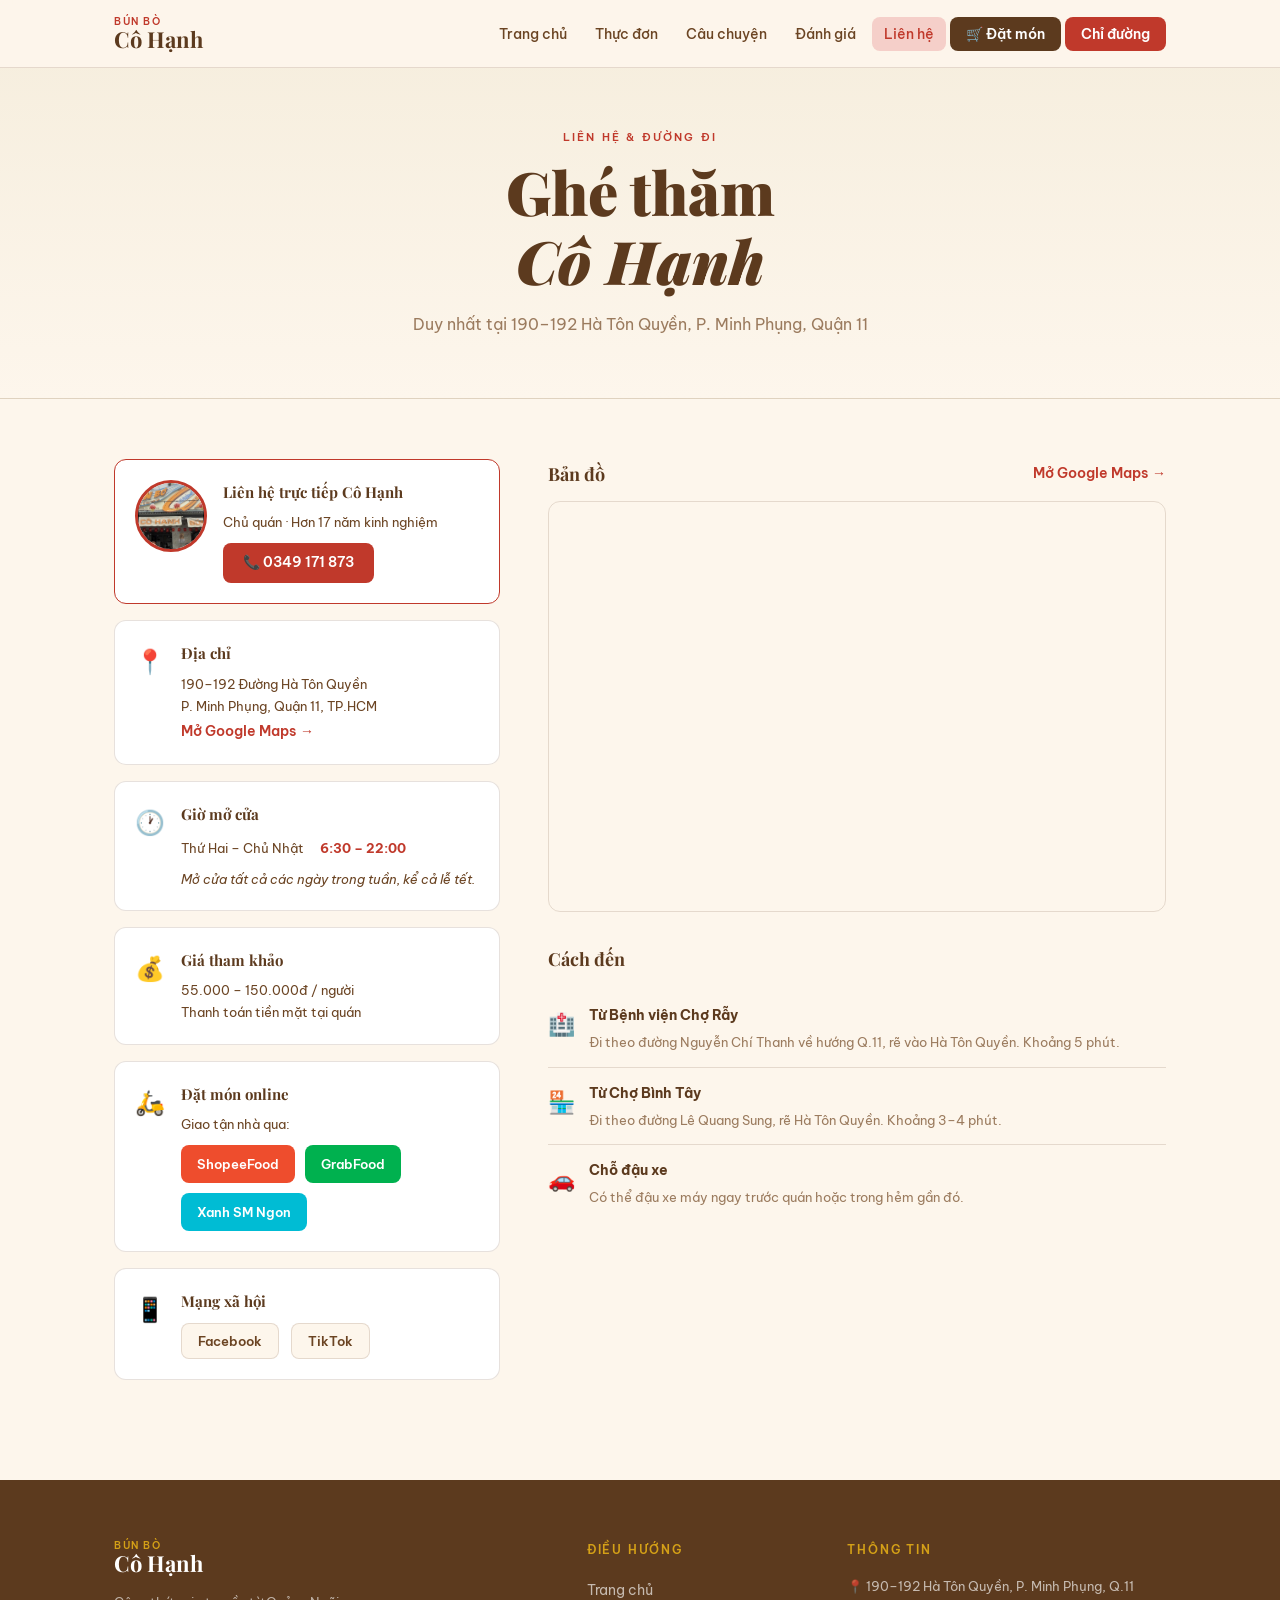
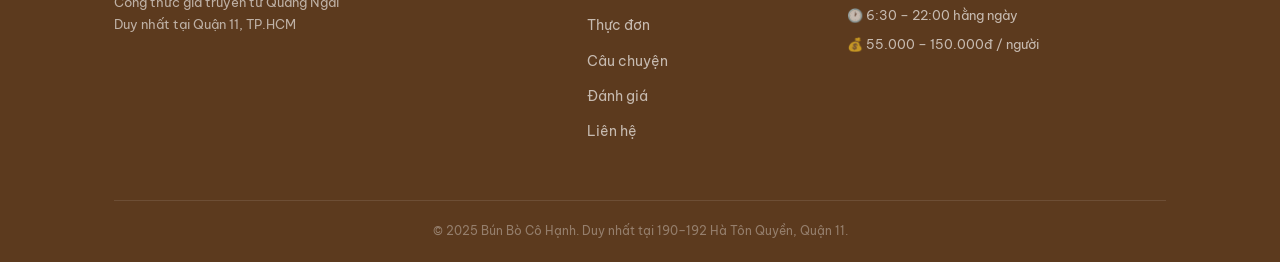
==== commit 16585154: "🛒 Add full order system + fixes - NEW order.html: full cart with all menu items, qty +/- buttons - C" ====
--- a/contact.html
+++ b/contact.html
@@ -25,6 +25,7 @@
         <li><a href="story.html">Câu chuyện</a></li>
         <li><a href="reviews.html">Đánh giá</a></li>
         <li><a href="contact.html" class="active">Liên hệ</a></li>
+        <li><a href="order.html" class="nav-order">🛒 Đặt món</a></li>
         <li><a href="contact.html" class="nav-cta">Chỉ đường</a></li>
       </ul>
     </div>
--- a/style.css
+++ b/style.css
@@ -122,6 +122,17 @@
 .nav-links .nav-cta:hover {
   background: var(--red-dark);
 }
+.nav-links .nav-order {
+  background: var(--brown);
+  color: var(--white) !important;
+  padding: 8px 16px;
+  border-radius: 8px;
+  font-weight: 600;
+}
+.nav-links .nav-order:hover, .nav-links .nav-order.active {
+  background: #3d2010 !important;
+  color: var(--white) !important;
+}
 
 .hamburger {
   display: none;
@@ -569,7 +580,7 @@
 .btn-delivery:hover { transform: translateY(-2px); box-shadow: var(--shadow); }
 .btn-delivery.shopeefood { background: #EE4D2D; color: var(--white); }
 .btn-delivery.grabfood  { background: #00B14F; color: var(--white); }
-.btn-delivery.greensm   { background: #1a7a3c; color: var(--white); }
+.btn-delivery.greensm   { background: #00BCD4; color: var(--white); }
 
 .btn-delivery-sm {
   display: inline-block;
@@ -580,7 +591,7 @@
 }
 .btn-delivery-sm.shopeefood { background: #EE4D2D; color: var(--white); }
 .btn-delivery-sm.grabfood  { background: #00B14F; color: var(--white); }
-.btn-delivery-sm.greensm   { background: #1a7a3c; color: var(--white); }
+.btn-delivery-sm.greensm   { background: #00BCD4; color: var(--white); }
 
 /* ===== FOOTER ===== */
 .footer {
